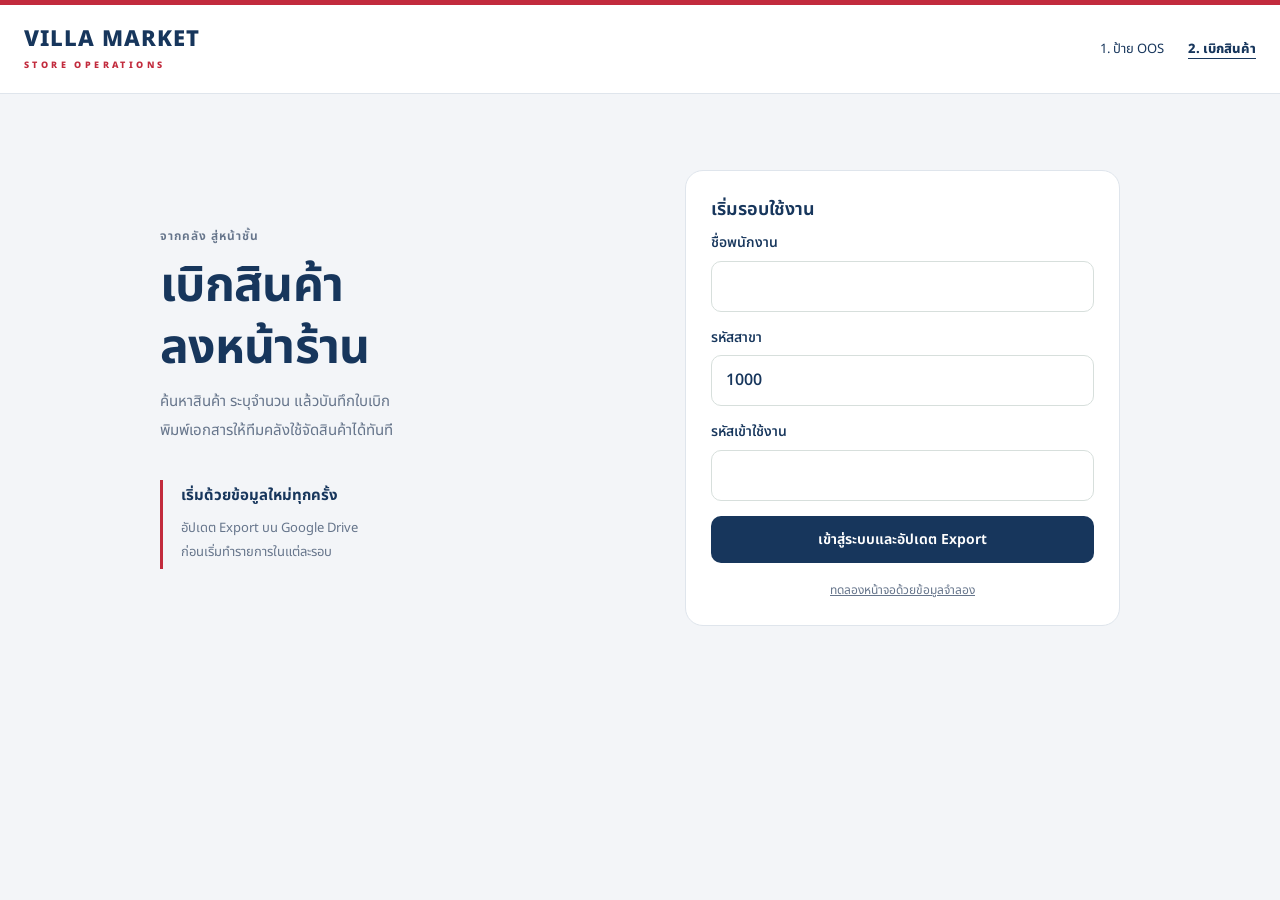
==== requisition.html @ 6b661c76 "Add files via upload" ====
<!doctype html>
<html lang="th">
<head>
  <meta charset="utf-8"><meta name="viewport" content="width=device-width,initial-scale=1"><meta name="theme-color" content="#17365c"><meta name="referrer" content="no-referrer">
  <title>Villa Market · เบิกสินค้าลงหน้าร้าน</title>
  <link rel="stylesheet" href="styles.css"><link rel="stylesheet" href="requisition.css">
  <script src="config.js" defer></script><script src="export-gate.js" defer></script><script src="requisition-demo.js" defer></script><script src="requisition.js" defer></script>
</head>
<body class="rq-body">
  <div id="rq-demo" class="demo-banner" hidden>ข้อมูลจำลองสำหรับทดลองหน้าจอ · ไม่บันทึก Google Sheets และไม่ใช่ใบเบิกจริง</div>
  <header class="rq-topbar"><a href="requisition.html" class="villa-wordmark">VILLA MARKET<span>STORE OPERATIONS</span></a><nav aria-label="เมนูหลัก"><a href="index.html">1. ป้าย OOS</a><a href="requisition.html" aria-current="page">2. เบิกสินค้า</a><button id="rq-logout" class="text-btn" hidden>ออกจากระบบ</button></nav></header>
  <main class="rq-main">
    <section id="rq-login" class="rq-login-grid"><div><span class="eyebrow">จากคลัง สู่หน้าชั้น</span><h1>เบิกสินค้า<br>ลงหน้าร้าน</h1><p>ค้นหาสินค้า ระบุจำนวน แล้วบันทึกใบเบิก<br>พิมพ์เอกสารให้ทีมคลังใช้จัดสินค้าได้ทันที</p><div class="rq-rule"><b>เริ่มด้วยข้อมูลใหม่ทุกครั้ง</b><p>อัปเดต Export บน Google Drive<br>ก่อนเริ่มทำรายการในแต่ละรอบ</p></div></div>
      <form id="rq-login-form" class="panel rq-panel"><h2>เริ่มรอบใช้งาน</h2><label>ชื่อพนักงาน<input id="rq-actor" required maxlength="80" autocomplete="name"></label><label>รหัสสาขา<input id="rq-branch" required value="1000" maxlength="30"></label><label>รหัสเข้าใช้งาน<input id="rq-key" type="password" required autocomplete="current-password"></label><p class="form-error" id="rq-login-error" role="alert"></p><button class="btn primary full">เข้าสู่ระบบและอัปเดต Export</button><a class="demo-link" href="?demo=1">ทดลองหน้าจอด้วยข้อมูลจำลอง</a></form>
    </section>
    <section id="rq-work" hidden>
      <div class="rq-heading"><div><span id="rq-user" class="eyebrow"></span><h1>เบิกสินค้าลงหน้าร้าน</h1><p>สแกน · ระบุจำนวน · บันทึกและพิมพ์ใบเบิก</p></div><button id="rq-new-round" class="btn secondary">อัปเดต Export / เริ่มรอบใหม่</button></div>
      <div class="rq-source" role="status"><span class="rq-dot"></span><div><strong id="rq-source-time">ยังไม่ได้ตรวจ Export</strong><small id="rq-source-detail"></small></div></div>
      <div class="rq-tabs" role="group" aria-label="เลือกหน้างาน"><button id="rq-tab-new" class="active">สร้างใบเบิก</button><button id="rq-tab-history">ประวัติ / พิมพ์ใบเบิก</button></div>
      <div id="rq-new-view" class="rq-grid">
        <section class="panel rq-panel"><div class="rq-section-heading"><span class="rq-step">01</span><div><h2>เลือกรายการสินค้า</h2><p class="small muted">คงเหลือ Z คือยอดทั้งร้าน ต้องตรวจของในคลังก่อนจัด</p></div></div>
          <form id="rq-search-form"><div class="rq-search-controls"><label>ค้นหาจาก<select id="rq-lookup-type"><option value="barcode">บาร์โค้ด</option><option value="sku">รหัสสินค้า E</option><option value="name">ชื่อสินค้า</option></select></label><label class="rq-grow">ชื่อสินค้า / รหัส / บาร์โค้ด<input id="rq-query" required maxlength="120" autocomplete="off" placeholder="คงเลข 0 นำหน้าไว้ครบ"></label></div><div class="rq-inline"><button class="btn primary" id="rq-search-btn">ค้นหาสินค้า</button><button type="button" id="rq-camera-btn" class="btn secondary">เปิดกล้องสแกน</button></div></form>
          <div id="rq-camera-box" hidden><div id="rq-camera-reader"></div><button id="rq-camera-stop" class="text-btn">ปิดกล้อง</button></div>
          <div id="rq-name-results" class="rq-name-results" aria-live="polite"></div><p id="rq-search-error" class="form-error" role="alert"></p><p id="rq-demo-hint" class="small muted" hidden>ลองรหัสสินค้า 0030033, 0181279 หรือ 0258362</p>
          <div id="rq-search-empty" class="rq-placeholder"><span>▥</span><p>สแกนสินค้าจากหน้าร้าน<br>หรือค้นด้วยชื่อ / รหัสสินค้าใน Export</p></div>
          <form id="rq-item-form" hidden><div id="rq-product" class="rq-product"></div><div class="two-fields"><label>จำนวนเบิก<input id="rq-qty" type="number" required min="0.001" max="100000" step="0.001" value="1"></label><label>หน่วยตามรหัสสินค้านี้<input id="rq-unit" required maxlength="30" placeholder="เช่น ชิ้น / แพ็ก / กก."></label></div><label>Section / ตำแหน่งที่จะเติม<input id="rq-section" required maxlength="80" placeholder="เช่น A5 หรือ Section 16"></label><label>สาเหตุ<select id="rq-reason"><option>หน้าชั้นหมด</option><option>ใกล้หมด</option><option>เติมตามรอบ</option></select></label><label>หมายเหตุ<input id="rq-note" maxlength="300" placeholder="เช่น ป้ายเก็บอยู่ในซอง Section"></label><label class="check-row"><input id="rq-unit-confirm" type="checkbox" required><span>ตรวจสินค้าและหน่วยตรงกับรหัส E แล้ว ไม่รวมจำนวนชิ้นกับแพ็ก</span></label><button id="rq-add-btn" class="btn primary full">+ เพิ่มลงใบเบิก</button></form>
        </section>
        <section class="panel rq-panel rq-cart-panel"><div class="rq-section-heading"><span class="rq-step">02</span><div><h2>รายการเบิก <span id="rq-count" class="rq-count">0</span></h2><p class="small muted">สูงสุด 40 รายการต่อใบ · ตรวจจำนวนก่อนบันทึก</p></div></div><div id="rq-cart" aria-live="polite"></div><div class="rq-save-area"><p id="rq-save-error" class="form-error" role="alert"></p><button id="rq-save" class="btn primary full" disabled>บันทึกใบเบิกลง Google Sheets</button><p class="small muted">พิมพ์ได้เมื่อระบบยืนยันเลขที่ใบเบิกแล้ว<br>การเบิกภายในร้านไม่หักยอดสต๊อก Z ซ้ำ</p></div></section>
      </div>
      <section id="rq-history-view" class="panel rq-panel" hidden><div class="rq-heading"><div><h2>ประวัติใบเบิก</h2><p class="small muted">เปิดเอกสารเดิมเพื่อพิมพ์ซ้ำ หรือยืนยันการเติมสินค้า</p></div><button id="rq-history-refresh" class="btn secondary">อัปเดตรายการ</button></div><form id="rq-history-form" class="rq-inline"><input id="rq-history-query" maxlength="120" aria-label="ค้นหาใบเบิก" placeholder="เลขที่ใบเบิก / ผู้เบิก / สินค้า / Section"><button class="btn secondary">ค้นหา</button></form><p id="rq-history-error" class="form-error" role="alert"></p><div id="rq-history-list"></div></section>
      <p class="rq-footer">ข้อมูลสต๊อกอัปเดตด้วยไฟล์ Export · ตรวจสินค้าจริงก่อนจัดและเติมหน้าชั้น</p>
    </section>
  </main>
  <dialog id="rq-document-dialog" class="rq-document-dialog"><div class="dialog-heading"><div><span class="eyebrow">ใบเบิกที่บันทึกแล้ว</span><h2 id="rq-document-title"></h2></div><button class="icon-btn" id="rq-document-close" aria-label="ปิด">×</button></div><div id="rq-document-body"></div><div class="rq-inline"><button id="rq-print" class="btn primary">พิมพ์ / บันทึก PDF</button><button id="rq-finish-open" class="btn secondary">ยืนยันเติมครบ</button><button id="rq-cancel-open" class="text-btn">ยกเลิกใบเบิก</button></div><p id="rq-document-error" class="form-error" role="alert"></p></dialog>
  <dialog id="rq-finish-dialog"><div class="dialog-heading"><h2 id="rq-finish-title">ยืนยันเติมครบ</h2><button class="icon-btn" id="rq-finish-close" aria-label="ปิด">×</button></div><form id="rq-finish-form"><p id="rq-finish-help"></p><div id="rq-finish-checks"><label class="check-row"><input type="checkbox" id="rq-confirm-filled"><span>เติมครบตามจำนวนเบิกทุกบรรทัดแล้ว</span></label><label class="check-row"><input type="checkbox" id="rq-confirm-label"><span>ติดป้ายและตรวจราคาตรงกับสินค้าทุกบรรทัดแล้ว</span></label></div><label>หมายเหตุ / เหตุผลยกเลิก<input id="rq-finish-note" maxlength="300"></label><p id="rq-finish-error" class="form-error" role="alert"></p><button class="btn primary full">บันทึกผล</button></form></dialog>
  <section id="rq-print-sheet" class="rq-print-sheet" aria-hidden="true"></section>
</body></html>
---- styles.css ----
@font-face{font-family:Thai;src:url('fonts/NotoSansThai.ttf') format('truetype');font-weight:100 900;font-display:swap}
:root{--ink:#172d32;--muted:#718184;--bg:#f5f6f3;--line:#e3e8e5;--accent:#d8f4a1;--green:#3b6b37;--amber:#ad7a1a;--red:#ac4f45;--radius:18px}
*{box-sizing:border-box}body{margin:0;font-family:Thai,'Noto Sans Thai',Tahoma,Arial,sans-serif;background:var(--bg);color:var(--ink);font-size:15px;line-height:1.55}button,input{font:inherit}button,a,input{-webkit-tap-highlight-color:transparent}button{cursor:pointer}button:disabled{cursor:wait;opacity:.58}button:focus-visible,a:focus-visible,input:focus-visible,summary:focus-visible{outline:3px solid #91b954;outline-offset:3px}button{color:inherit}a{color:inherit}h1,h2,h3,p{margin-top:0}h1{font-size:30px;letter-spacing:-.7px;line-height:1.4;margin-bottom:8px}h2{font-size:18px;font-weight:650;margin-bottom:8px}h3{font-size:15px}p{margin-bottom:14px}input{border:1px solid #d7dfdc;border-radius:10px;padding:12px 14px;background:white;color:var(--ink);width:100%;min-width:0;font-size:16px}input::placeholder{color:#899592}label{display:block;font-size:14px;font-weight:550;margin-bottom:15px}label input{margin-top:7px}label:has(input:required)::after{color:var(--red)}[hidden]{display:none!important}.muted{color:var(--muted)}.small{font-size:12px}.eyebrow{text-transform:uppercase;display:block;letter-spacing:1px;font-size:12px;font-weight:650;color:var(--muted);margin-bottom:10px}.panel{background:#fff;border:1px solid var(--line);border-radius:var(--radius)}.topbar{height:84px;border-bottom:1px solid var(--line);display:flex;align-items:center;justify-content:space-between;padding:0 36px;background:#fff}.brand{text-decoration:none;display:flex;align-items:center;gap:20px}.brand-mark{font-family:Arial,sans-serif;font-weight:800;font-size:44px;letter-spacing:-4px;line-height:1}.brand-mark span{display:inline-flex;align-items:center;justify-content:center;width:27px;height:27px;border-radius:50%;background:var(--accent);font-size:23px;letter-spacing:0;margin-left:8px;vertical-align:middle}.brand-caption{letter-spacing:2.5px;font-size:10px;font-weight:700;border-left:1px solid var(--line);padding-left:20px}.topbar-right{display:flex;align-items:center;gap:18px}.user-label{font-size:13px}.icon-btn{background:none;border:1px solid var(--line);border-radius:50%;width:38px;height:38px;font-size:22px;display:inline-flex;align-items:center;justify-content:center}.app-layout{display:grid;grid-template-columns:214px 1fr;max-width:1600px;margin:auto}.sidebar{padding:35px 20px 20px 24px;border-right:1px solid var(--line);min-height:calc(100vh - 84px);display:flex;flex-direction:column}.workspace-label{font-size:11px;color:var(--muted);padding:0 14px;margin-bottom:16px}.side-link{display:flex;align-items:center;gap:10px;border:0;background:none;text-align:left;font-size:14px;padding:13px 14px;border-radius:10px;margin-bottom:5px}.side-link.active{background:#e6ece6;font-weight:650}.side-link span{font-size:20px}.sidebar-guide{margin:90px 10px 30px;padding:0 5px;font-size:12px;color:var(--muted)}.sidebar-guide h3{color:var(--ink);margin:15px 0 8px}.guide-dot{display:block;width:27px;height:27px;border:6px solid #d7dfcd;border-radius:50%}.sidebar-footer{font-family:Arial,sans-serif;font-size:9px;letter-spacing:1px;margin-top:auto;color:var(--muted);display:flex;justify-content:space-between;padding:0 10px}.workspace{padding:35px 40px 26px;min-width:0;max-width:1300px}.page-heading{display:flex;align-items:center;justify-content:space-between;gap:20px}.page-heading p{color:var(--muted);font-size:13px}.btn{display:inline-flex;align-items:center;justify-content:center;gap:10px;padding:12px 20px;border:1px solid transparent;border-radius:10px;font-size:14px;font-weight:650;min-height:47px;white-space:nowrap;text-decoration:none}.primary{background:var(--ink);color:white}.primary:hover{background:#264248}.secondary{background:#fff;border-color:#dce2dd}.secondary:hover{background:#edf2e9}.full{width:100%}.text-btn{background:none;border:0;padding:10px 0;color:var(--green);font-size:13px;text-decoration:underline;text-underline-offset:4px}.health{font-size:12px;color:var(--muted);margin:8px 0 22px;display:flex;align-items:center;gap:8px;min-height:20px}.health::before{content:'';width:6px;height:6px;flex-shrink:0;border-radius:50%;background:#73936b}.health.warning{color:#876018}.health.warning::before{background:#b98823}.health.error{color:var(--red)}.health.error::before{background:var(--red)}.stats{display:grid;grid-template-columns:1.2fr 1fr 1fr;gap:16px;margin-bottom:24px}.stat{text-align:left;border:1px solid var(--line);border-radius:var(--radius);background:#fff;padding:19px 23px;color:var(--ink)}.stat-ready{background:var(--accent);border-color:#cae899}.stat-label{font-size:12px;display:flex;align-items:center;gap:8px}.stat-label i{height:7px;width:7px;border-radius:50%;background:#4c793b}.stat-label i.amber{background:#bf963c}.stat-label i.red{background:#bf6e60}.stat strong{display:block;font-family:Arial,sans-serif;font-size:46px;line-height:1.1;letter-spacing:-2px;margin:17px 0 15px;font-weight:500}.stat small{display:flex;justify-content:space-between;font-size:11px;color:#63726a}.stat-ready small{color:#436032}.stat small span{font-size:17px}.quick-actions{display:flex;align-items:center;justify-content:space-between;gap:18px;margin:0 0 30px;padding:7px 0}.quick-caption{display:flex;align-items:center;gap:15px}.quick-caption h2{font-size:15px;margin:0 0 3px}.quick-caption p{font-size:12px;color:var(--muted);margin:0}.scan-symbol{font-family:Arial,sans-serif;width:46px;height:46px;border:1px dashed #b3bfb7;border-radius:10px;display:flex;align-items:center;justify-content:center;font-size:31px}.action-buttons{display:flex;gap:10px}.records-panel{overflow:hidden}.list-heading{padding:23px 25px 12px;display:flex;align-items:center;justify-content:space-between;gap:10px}.list-heading h2{margin:0;font-size:17px}.list-heading h2 span{font-weight:400;font-size:12px;color:var(--muted);padding-left:7px}.tabs{display:flex;gap:18px;padding:0 25px;border-bottom:1px solid var(--line);overflow-x:auto}.tabs button{background:none;border:0;white-space:nowrap;padding:13px 3px 12px;font-size:13px;color:var(--muted);border-bottom:2px solid transparent}.tabs button.selected{border-color:var(--ink);color:var(--ink);font-weight:650}.search-row{display:flex;gap:12px;padding:17px 25px}.search-label{display:flex;align-items:center;gap:10px;flex:1;margin:0;border:1px solid var(--line);border-radius:9px;padding:0 12px;color:var(--muted)}.search-label span{font-size:23px}.search-label input{border:0;padding:10px 0;margin:0;font-size:13px;outline-offset:1px}.search-row>input{width:150px;font-size:13px;border-color:var(--line)}.table-labels{display:grid;grid-template-columns:1fr 95px 158px;padding:10px 25px;font-size:11px;color:var(--muted);background:#fafbf9;border-top:1px solid var(--line);border-bottom:1px solid var(--line)}.table-labels span:nth-child(2){text-align:center}.table-labels span:last-child{text-align:right}.record{display:grid;grid-template-columns:1fr 95px 158px;gap:0;align-items:center;padding:21px 25px;border-bottom:1px solid #eef0ed}.record:last-child{border-bottom:0}.record-main{display:flex;gap:15px;min-width:0}.record-icon{flex-shrink:0;width:43px;height:47px;border:1px solid #e2e8df;border-radius:9px;background:#f3f6f0;display:flex;align-items:center;justify-content:center}.record-icon svg{width:23px;height:23px;stroke:#8b9e80;fill:none;stroke-width:1.3}.record h3{font-size:14px;margin:0 0 4px;font-weight:600;word-break:break-word}.record-sub{font-size:11px;color:var(--muted);display:flex;gap:9px;flex-wrap:wrap;align-items:center}.section-pill{display:inline-block;font-family:Arial,Thai,sans-serif;font-size:10px;background:#edf0ec;color:#51634e;border-radius:4px;padding:3px 6px}.record-meta{font-size:10px;color:#84908b;margin-top:7px}.record-stock{text-align:center;font-size:23px;font-family:Arial,sans-serif;font-weight:500}.record-stock small{display:block;font-family:Thai,Tahoma,sans-serif;font-size:10px;color:var(--muted);font-weight:400}.record-action{text-align:right}.badge{display:inline-block;border-radius:5px;padding:3px 8px;font-size:10px;background:#f2f3ef;color:#6b7467}.badge.ready{background:#eaf4df;color:#466937}.badge.waiting{background:#fbf1d8;color:#886314}.badge.review{background:#fbe9e4;color:#a25646}.record-action button{display:block;margin:7px 0 0 auto;border:0;background:none;text-decoration:underline;text-underline-offset:4px;font-size:12px;padding:3px 0}.list-footer{padding:12px 25px;display:flex;justify-content:space-between;align-items:center;border-top:1px solid var(--line);min-height:44px}.bottom-note{display:flex;justify-content:space-between;gap:12px;font-size:10px;color:var(--muted);margin-top:22px}.empty{padding:38px 20px;text-align:center;color:var(--muted);font-size:13px}.empty strong{display:block;color:var(--ink);font-size:17px;margin:10px 0}.empty .empty-icon{font-size:35px}.demo-banner{background:#ede8d7;color:#675a32;font-size:11px;text-align:center;padding:7px}.login-wrap{display:grid;grid-template-columns:1fr 420px;gap:60px;max-width:1050px;margin:80px auto;padding:0 30px;align-items:center}.login-intro h1{font-size:43px;line-height:1.45;margin-bottom:18px}.login-intro>p{color:var(--muted);font-size:15px}.login-form{padding:32px}.login-form h2{font-size:24px;margin-bottom:24px}.demo-link{display:block;text-align:center;margin-top:18px;color:var(--muted);font-size:12px}.shelf-art{position:relative;display:flex;align-items:flex-end;gap:14px;width:330px;max-width:90%;height:140px;margin-top:35px;border-bottom:8px solid #c7d7b9}.shelf-art span{display:block;background:#d8e8c4;height:84px;width:60px;border-radius:8px 8px 0 0;position:relative}.shelf-art span:nth-child(2){height:115px;background:#b5caa2}.shelf-art span:nth-child(4){height:95px;background:#a3b794}.shelf-art span:before{content:'';position:absolute;top:45%;height:18px;background:#f7faf2;left:10px;right:10px}.shelf-art .missing{background:none;border:1px dashed #9bae91;border-bottom:0;display:flex;align-items:center;justify-content:center;font:13px Arial;color:#71866b}.shelf-art .missing:before{display:none}.shelf-art i{position:absolute;width:27px;height:17px;background:var(--ink);bottom:-18px;left:169px;transform:rotate(-12deg);border-radius:2px}.notice{background:#faf1da;color:#795d21;border-radius:9px;padding:12px;font-size:12px}.form-error{font-size:13px;color:#aa4438;white-space:pre-wrap;margin:12px 0;min-height:0}.form-error:empty{display:none}dialog{border:1px solid var(--line);border-radius:22px;width:540px;max-width:calc(100% - 24px);padding:28px;max-height:92vh;overflow:auto;color:var(--ink);box-shadow:0 20px 100px #162e3240}dialog::backdrop{background:#11232777;backdrop-filter:blur(3px)}.dialog-heading{display:flex;justify-content:space-between;align-items:flex-start;margin-bottom:20px;gap:15px}.dialog-heading h2{font-size:22px;margin:0}.dialog-heading .eyebrow{margin-bottom:5px}.input-action{display:flex;gap:8px;align-items:center}.input-action input{margin:7px 0 0}.input-action button{margin-top:7px}.camera-btn{margin:0 0 12px;background:#edf2e7;border:1px dashed #c8d5bd}.product-preview{padding:17px;background:#f2f5ef;border-radius:12px;margin:16px 0}.product-preview h3{font-size:17px;margin:0 0 8px}.product-preview p{font-size:12px;color:var(--muted);margin:5px 0}.product-preview strong{color:var(--ink)}.two-fields{display:grid;grid-template-columns:.7fr 1.3fr;gap:12px}.check-row{display:flex;gap:12px;align-items:flex-start;font-size:14px;font-weight:400;background:#fafbf9;border:1px solid var(--line);border-radius:10px;padding:14px;margin:15px 0}.check-row input{width:20px;height:20px;flex-shrink:0;accent-color:var(--ink);margin:0}.check-row span{flex:1}details{margin-top:22px;border-top:1px solid var(--line);padding-top:18px}summary{cursor:pointer;color:var(--muted);font-size:13px}details form{margin-top:15px}.toast{position:fixed;bottom:25px;left:50%;transform:translateX(-50%);background:var(--ink);color:#fff;border-radius:12px;padding:14px 23px;box-shadow:0 6px 30px #172d3230;max-width:calc(100% - 30px);width:max-content;font-size:14px;z-index:10}.toast.error{background:#873f36}#camera-box{border:1px solid var(--line);border-radius:10px;overflow:hidden}#camera-box .text-btn{display:block;margin:auto}.existing-actions{display:flex;gap:12px}
@media(min-width:1450px){.workspace{padding-left:55px;padding-right:55px}.stats{gap:22px}.stat{padding:22px 28px}}
@media(max-width:1100px){.app-layout{grid-template-columns:175px 1fr}.sidebar{padding-left:12px;padding-right:12px}.workspace{padding:28px 25px}.quick-actions{align-items:flex-start;flex-direction:column}.action-buttons{align-self:stretch}.action-buttons .btn{flex:1}.bottom-note{flex-direction:column;gap:3px}.page-heading .btn{font-size:12px;padding:10px 13px}.stats{gap:10px}.stat{padding:17px}.record,.table-labels{grid-template-columns:1fr 64px 120px}.record-icon{display:none}.brand-caption{display:none}}
@media(max-width:760px){.topbar{height:68px;padding:0 20px}.brand-mark{font-size:37px}.brand-mark span{width:23px;height:23px;font-size:20px}.user-label{font-size:11px}.topbar-right{gap:10px}.app-layout{display:block}.sidebar{display:none}.workspace{padding:24px 17px}.page-heading{align-items:flex-start;gap:8px}.page-heading h1{font-size:26px}.page-heading p{font-size:11px;max-width:220px}.page-heading .eyebrow{font-size:10px;margin-bottom:6px}.page-heading>.btn{font-size:0;padding:5px;width:38px;min-height:38px;margin-top:4px}.page-heading>.btn span{font-size:22px}.health{font-size:10px;margin:6px 0 17px}.stats{grid-template-columns:1.15fr 1fr 1fr;gap:8px;margin-bottom:20px}.stat{padding:13px 11px;border-radius:13px}.stat strong{font-size:34px;margin:14px 0 10px}.stat-label{font-size:10px;gap:5px;line-height:1.5;white-space:normal}.stat-label i{width:5px;height:5px;flex-shrink:0}.stat small{font-size:9px;line-height:1.5;min-height:27px}.stat small span{display:none}.quick-actions{gap:15px;margin-bottom:23px}.quick-caption h2{font-size:14px}.quick-caption p{font-size:11px}.scan-symbol{height:40px;width:40px;font-size:27px}.action-buttons{gap:8px}.action-buttons .btn{font-size:12px;padding:10px 9px}.list-heading{padding:19px 16px 10px}.list-heading h2{font-size:16px}.list-heading .small{font-size:10px}.tabs{padding:0 14px;gap:14px}.tabs button{font-size:11px;padding:12px 0}.search-row{padding:14px;gap:8px}.search-row>input{width:105px;font-size:11px;padding:10px 9px}.search-label{padding:0 9px;gap:6px}.search-label input{font-size:12px}.table-labels{display:none}.record{padding:17px 15px;grid-template-columns:1fr 54px;gap:8px 0;position:relative}.record h3{font-size:13px;padding-right:8px}.record-sub{font-size:10px;gap:7px}.record-meta{font-size:9px}.record-stock{font-size:23px}.record-action{grid-column:1/-1;display:flex;align-items:center;justify-content:space-between;text-align:left;margin-top:3px}.record-action button{margin:0;padding:5px 0;font-size:11px;min-height:30px}.badge{font-size:9px}.list-footer{padding:10px 15px}.bottom-note{font-size:9px;margin-top:17px}.login-wrap{display:block;padding:0 20px;margin:35px auto;max-width:450px}.login-intro h1{font-size:30px}.login-intro>p,.shelf-art{display:none}.login-intro{margin-bottom:25px}.login-form{padding:24px}.login-form h2{font-size:22px}.login-intro .eyebrow{font-size:11px}dialog{padding:23px 20px;border-radius:18px;max-height:94vh}.dialog-heading h2{font-size:20px}.two-fields{grid-template-columns:1fr}.demo-banner{font-size:10px}.toast{font-size:12px;bottom:18px}.product-preview h3{font-size:15px}.check-row{font-size:13px}}

.export-gate>p{white-space:pre-line;font-size:13px}.export-gate>a{margin:6px 0 18px}

@media(max-width:760px){.topbar-right .user-label{display:none}.topbar-right .text-btn{font-size:11px}.topbar-right{gap:9px}}

.record-action .oos-requisition-btn{display:block;color:#17365c;font-weight:700;margin-top:8px}.topbar-right a[aria-current],.rq-topbar a[aria-current]{font-weight:800;text-decoration:underline;text-underline-offset:5px}
@media(max-width:760px){.record-action{flex-wrap:wrap;gap:8px}.record-action .oos-requisition-btn{margin:0}.topbar{padding:0 12px}.brand-caption{display:none}}
---- requisition.css ----
:root{--ink:#17365c;--muted:#66758b;--bg:#f3f5f8;--line:#dfe5ec;--red:#c22b3d;--accent:#17365c}
.rq-body{color:var(--ink)}.rq-body .primary{background:#17365c;color:white}.rq-body button:focus-visible,.rq-body a:focus-visible,.rq-body input:focus-visible,.rq-body select:focus-visible{outline-color:#c22b3d}.rq-topbar{background:#fff;border-top:5px solid var(--red);border-bottom:1px solid var(--line);display:flex;justify-content:space-between;align-items:center;padding:22px max(24px,calc((100vw - 1280px)/2));gap:20px}.villa-wordmark{text-decoration:none;font-size:22px;font-weight:850;letter-spacing:1px;line-height:1.2}.villa-wordmark span{display:block;font-size:9px;color:var(--red);letter-spacing:3.4px;margin-top:7px}.rq-topbar nav{display:flex;gap:24px;align-items:center;font-size:13px}.rq-topbar nav a{text-decoration:none}.rq-main{max-width:1330px;margin:auto;padding:36px 26px}.rq-heading{display:flex;align-items:center;justify-content:space-between;gap:20px;margin-bottom:22px}.rq-heading h1{font-size:32px}.rq-heading p{color:var(--muted);margin:0}.rq-source{display:flex;gap:12px;align-items:center;background:#e8eef5;border:1px solid #d5dfeb;border-radius:12px;padding:14px 18px;margin:20px 0}.rq-source small{display:block;color:var(--muted);font-size:12px;margin-top:3px}.rq-dot{width:9px;height:9px;border-radius:50%;background:#237044;flex-shrink:0}.rq-tabs{display:flex;gap:24px;border-bottom:1px solid var(--line);margin:24px 0}.rq-tabs button{border:0;border-bottom:3px solid transparent;background:none;padding:12px 0;font-size:16px;font-weight:600}.rq-tabs button.active{border-bottom-color:var(--red)}.rq-grid{display:grid;grid-template-columns:minmax(0,1fr) minmax(0,1fr);gap:24px;align-items:start}.rq-panel{padding:25px}.rq-section-heading{display:flex;gap:12px;align-items:flex-start;margin-bottom:22px}.rq-section-heading h2{margin-bottom:5px}.rq-section-heading p{margin:0}.rq-step{color:#bd2436;background:#faedf0;border-radius:9px;padding:7px 10px;font-size:13px;font-weight:750}.rq-search-controls{display:flex;gap:12px}.rq-search-controls>label:first-child{width:140px}.rq-grow{flex:1;min-width:0}select{font:inherit;width:100%;padding:12px 10px;margin-top:7px;border:1px solid #d7dfdc;border-radius:10px;background:white;color:var(--ink);min-height:49px}.rq-inline{display:flex;flex-wrap:wrap;gap:10px;align-items:center}.rq-inline>input{flex:1;min-width:160px}.rq-inline .btn{min-height:45px}.rq-placeholder{text-align:center;padding:50px 10px;color:var(--muted);font-size:14px}.rq-placeholder>span{font-size:40px;color:#b2bdca}.rq-product{padding:18px;border-radius:12px;background:#f1f5fa;margin:22px 0}.rq-product h3{font-size:18px;margin-bottom:8px}.rq-product p{font-size:12px;margin:4px 0}.rq-stock{display:flex;justify-content:space-between;gap:16px;align-items:end;margin:15px 0 5px}.rq-stock strong{font-size:32px}.rq-stock span{font-size:12px}.rq-warning{padding:12px;margin:12px 0;background:#fff6df;border:1px solid #e9d399;color:#796124;border-radius:8px;font-size:12px}.rq-count{font-size:12px;background:#e8eef5;border-radius:15px;padding:3px 8px;margin-left:6px}.rq-cart-item{border-top:1px solid var(--line);padding:18px 0}.rq-cart-item h3{margin:0 0 5px;line-height:1.55}.rq-cart-item p{font-size:12px;color:var(--muted);margin:3px 0}.rq-cart-item .rq-inline{justify-content:space-between;margin-top:10px}.rq-cart-item strong{font-size:18px}.rq-cart-item button{font-size:12px}.rq-save-area{border-top:1px solid var(--line);padding-top:20px;margin-top:15px}.rq-save-area>p:last-child{text-align:center;margin:12px 0 0;line-height:1.7}.rq-footer{text-align:center;font-size:12px;color:var(--muted);margin:30px 0 0}.rq-login-grid{display:grid;grid-template-columns:1fr 1fr;max-width:960px;margin:40px auto;gap:90px;align-items:center}.rq-login-grid h1{font-size:48px;line-height:1.3}.rq-login-grid p{color:var(--muted);line-height:1.9}.rq-rule{border-left:3px solid var(--red);padding:4px 0 4px 18px;margin-top:35px}.rq-rule p{font-size:13px;margin:8px 0 0}.rq-history-card{padding:20px 0;border-bottom:1px solid var(--line);display:flex;align-items:center;justify-content:space-between;gap:14px}.rq-history-card h3{margin:0 0 7px}.rq-history-card p{font-size:12px;color:var(--muted);margin:4px 0}.rq-badge{display:inline-block;padding:3px 9px;border-radius:20px;font-size:11px;background:#fff1d2;color:#805819;margin-left:8px}.rq-badge.done{color:#276840;background:#e5f2e9}.rq-badge.cancel{color:#a23141;background:#fae8eb}.rq-document-dialog{width:1000px}.rq-document-dialog h2{font-size:20px;overflow-wrap:anywhere}.rq-doc-meta{font-size:13px;color:var(--muted);line-height:1.9}.rq-table-wrap{overflow:auto;margin:18px 0 24px}.rq-table{border-collapse:collapse;width:100%;font-size:12px;color:#263e5c}.rq-table th{text-align:left;background:#eef2f7}.rq-table th,.rq-table td{padding:12px 8px;border-bottom:1px solid var(--line);vertical-align:top}.rq-table .number{text-align:right}.rq-table small{display:block;color:var(--muted);font-size:10px}.rq-print-sheet{display:none}.export-gate>p{white-space:pre-line;font-size:13px}.export-gate>a{margin:6px 0 18px}.export-gate .primary{background:#17365c;color:#fff}#rq-camera-box{margin:15px 0;border:1px solid var(--line);border-radius:10px;padding:10px}
@media(max-width:760px){.rq-topbar{padding:17px 18px}.villa-wordmark{font-size:18px}.rq-topbar nav{gap:13px;font-size:11px}.rq-main{padding:25px 16px}.rq-grid{grid-template-columns:1fr}.rq-heading{display:block}.rq-heading h1{font-size:27px}.rq-heading>.btn{margin-top:16px;width:100%;font-size:13px}.rq-source{align-items:flex-start;padding:12px}.rq-source strong{font-size:12px}.rq-source small{font-size:10px;line-height:1.7}.rq-dot{margin-top:5px}.rq-panel{padding:20px}.rq-login-grid{display:block;margin:10px auto;max-width:430px}.rq-login-grid h1{font-size:35px}.rq-login-grid>div{margin-bottom:28px}.rq-login-grid>div>p{font-size:13px}.rq-rule{margin-top:20px}.rq-tabs{gap:20px}.rq-tabs button{font-size:13px}.rq-history-card{display:block}.rq-history-card button{margin-top:10px}.rq-search-controls{gap:9px}.rq-search-controls>label:first-child{width:113px}.rq-search-controls input,.rq-search-controls select{font-size:14px;padding-left:8px;padding-right:8px}.rq-document-dialog{padding:20px 14px}.rq-document-dialog h2{font-size:16px}.rq-table-wrap{font-size:11px}.rq-body .two-fields{grid-template-columns:1fr 1fr}.rq-table{min-width:610px}}
@page{size:A4 portrait;margin:12mm}
@media print{html,body{background:white!important;color:#111!important;margin:0!important;padding:0!important}body>*{display:none!important}body>.rq-print-sheet{display:block!important;font-family:Thai,Tahoma,Arial,sans-serif;color:#111;font-size:10pt}.rq-print-sheet h1{font-size:20pt;margin:0 0 5mm}.rq-print-sheet h2{font-size:12pt}.rq-print-sheet .print-brand{font-weight:800;font-size:15pt;border-top:2mm solid #17365c;padding-top:3mm}.rq-print-sheet .print-meta{display:grid;grid-template-columns:1fr 1fr;gap:2mm;font-size:9pt;margin:4mm 0}.rq-print-sheet table{width:100%;border-collapse:collapse;font-size:8.5pt;table-layout:fixed;margin:4mm 0}.rq-print-sheet th,.rq-print-sheet td{border:0.2mm solid #888;padding:2.3mm 1.5mm;vertical-align:top;overflow-wrap:anywhere}.rq-print-sheet th{background:#eee!important}.rq-print-sheet thead{display:table-header-group}.rq-print-sheet tr{break-inside:avoid}.rq-print-sheet thead tr:last-child th:nth-child(1){width:6%}.rq-print-sheet thead tr:last-child th:nth-child(2){width:19%}.rq-print-sheet thead tr:last-child th:nth-child(3){width:27%}.rq-print-sheet thead tr:last-child th:nth-child(4){width:11%}.rq-print-sheet thead tr:last-child th:nth-child(5){width:10%}.rq-print-sheet thead tr:last-child th:nth-child(6){width:9%}.rq-print-sheet thead tr:last-child th:nth-child(7),.rq-print-sheet thead tr:last-child th:nth-child(8){width:9%}.rq-print-sheet small{display:block;font-size:7.5pt}.print-signatures{display:grid;grid-template-columns:repeat(3,1fr);gap:6mm;margin-top:12mm;break-inside:avoid;text-align:center}.print-signatures p{border-top:0.2mm solid #888;padding-top:3mm;font-size:9pt}.print-note{font-size:8pt;line-height:1.7}.print-status{font-weight:bold;font-size:11pt}.print-demo{color:#b02020;font-weight:bold;font-size:14pt}}

@media print{.print-note,.print-signatures p{white-space:pre-line}}

@media print{.rq-print-sheet .print-repeat-id{width:auto;text-align:left;font-size:8pt;font-weight:500;background:white!important}.rq-print-sheet table{width:calc(100% - 1px)}}

@media print{.print-footer{break-inside:avoid}}

.rq-name-results{display:grid;gap:8px;margin:14px 0}.rq-name-results button{text-align:left;white-space:normal;width:100%;line-height:1.6}.rq-name-results small{display:block;color:#607185}.rq-topbar nav{flex-wrap:wrap}
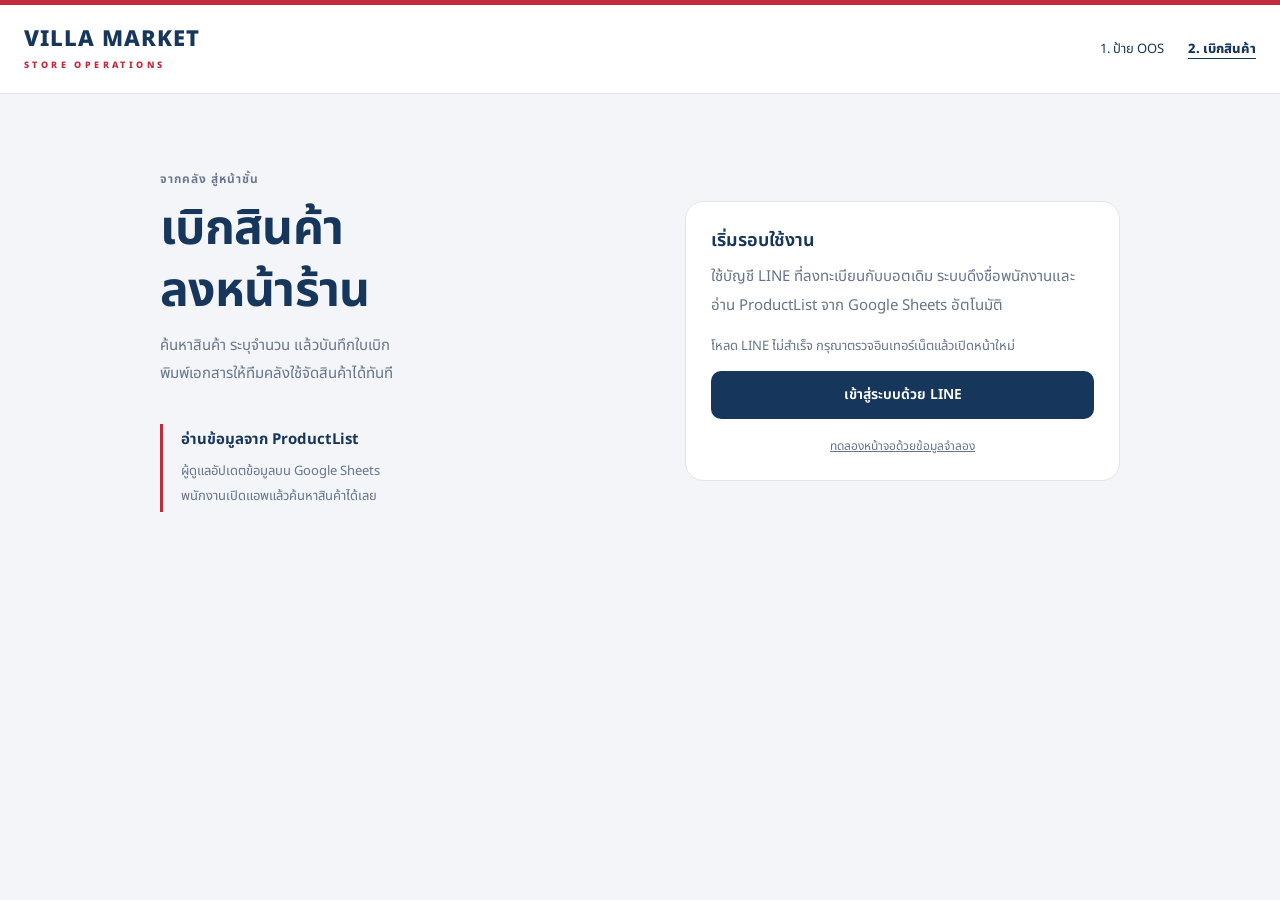
==== commit 46bb88f6: "Add files via upload" ====
--- a/requisition.html
+++ b/requisition.html
@@ -4,31 +4,31 @@
   <meta charset="utf-8"><meta name="viewport" content="width=device-width,initial-scale=1"><meta name="theme-color" content="#17365c"><meta name="referrer" content="no-referrer">
   <title>Villa Market · เบิกสินค้าลงหน้าร้าน</title>
   <link rel="stylesheet" href="styles.css"><link rel="stylesheet" href="requisition.css">
-  <script src="config.js" defer></script><script src="export-gate.js" defer></script><script src="requisition-demo.js" defer></script><script src="requisition.js" defer></script>
+  <script src="config.js" defer></script><script src="https://static.line-scdn.net/liff/edge/2/sdk.js" defer></script><script src="line-auth.js" defer></script><script src="export-gate.js" defer></script><script src="requisition-demo.js" defer></script><script src="requisition.js" defer></script>
 </head>
 <body class="rq-body">
   <div id="rq-demo" class="demo-banner" hidden>ข้อมูลจำลองสำหรับทดลองหน้าจอ · ไม่บันทึก Google Sheets และไม่ใช่ใบเบิกจริง</div>
   <header class="rq-topbar"><a href="requisition.html" class="villa-wordmark">VILLA MARKET<span>STORE OPERATIONS</span></a><nav aria-label="เมนูหลัก"><a href="index.html">1. ป้าย OOS</a><a href="requisition.html" aria-current="page">2. เบิกสินค้า</a><button id="rq-logout" class="text-btn" hidden>ออกจากระบบ</button></nav></header>
   <main class="rq-main">
-    <section id="rq-login" class="rq-login-grid"><div><span class="eyebrow">จากคลัง สู่หน้าชั้น</span><h1>เบิกสินค้า<br>ลงหน้าร้าน</h1><p>ค้นหาสินค้า ระบุจำนวน แล้วบันทึกใบเบิก<br>พิมพ์เอกสารให้ทีมคลังใช้จัดสินค้าได้ทันที</p><div class="rq-rule"><b>เริ่มด้วยข้อมูลใหม่ทุกครั้ง</b><p>อัปเดต Export บน Google Drive<br>ก่อนเริ่มทำรายการในแต่ละรอบ</p></div></div>
-      <form id="rq-login-form" class="panel rq-panel"><h2>เริ่มรอบใช้งาน</h2><label>ชื่อพนักงาน<input id="rq-actor" required maxlength="80" autocomplete="name"></label><label>รหัสสาขา<input id="rq-branch" required value="1000" maxlength="30"></label><label>รหัสเข้าใช้งาน<input id="rq-key" type="password" required autocomplete="current-password"></label><p class="form-error" id="rq-login-error" role="alert"></p><button class="btn primary full">เข้าสู่ระบบและอัปเดต Export</button><a class="demo-link" href="?demo=1">ทดลองหน้าจอด้วยข้อมูลจำลอง</a></form>
+    <section id="rq-login" class="rq-login-grid"><div><span class="eyebrow">จากคลัง สู่หน้าชั้น</span><h1>เบิกสินค้า<br>ลงหน้าร้าน</h1><p>ค้นหาสินค้า ระบุจำนวน แล้วบันทึกใบเบิก<br>พิมพ์เอกสารให้ทีมคลังใช้จัดสินค้าได้ทันที</p><div class="rq-rule"><b>อ่านข้อมูลจาก ProductList</b><p>ผู้ดูแลอัปเดตข้อมูลบน Google Sheets<br>พนักงานเปิดแอพแล้วค้นหาสินค้าได้เลย</p></div></div>
+      <form id="rq-login-form" class="panel rq-panel"><h2>เริ่มรอบใช้งาน</h2><p>ใช้บัญชี LINE ที่ลงทะเบียนกับบอตเดิม ระบบดึงชื่อพนักงานและอ่าน ProductList จาก Google Sheets อัตโนมัติ</p><p class="form-error" id="rq-login-error" role="alert"></p><button class="btn primary full">เข้าสู่ระบบด้วย LINE</button><a class="demo-link" href="?demo=1">ทดลองหน้าจอด้วยข้อมูลจำลอง</a></form>
     </section>
     <section id="rq-work" hidden>
-      <div class="rq-heading"><div><span id="rq-user" class="eyebrow"></span><h1>เบิกสินค้าลงหน้าร้าน</h1><p>สแกน · ระบุจำนวน · บันทึกและพิมพ์ใบเบิก</p></div><button id="rq-new-round" class="btn secondary">อัปเดต Export / เริ่มรอบใหม่</button></div>
-      <div class="rq-source" role="status"><span class="rq-dot"></span><div><strong id="rq-source-time">ยังไม่ได้ตรวจ Export</strong><small id="rq-source-detail"></small></div></div>
+      <div class="rq-heading"><div><span id="rq-user" class="eyebrow"></span><h1>เบิกสินค้าลงหน้าร้าน</h1><p>สแกน · ระบุจำนวน · บันทึกและพิมพ์ใบเบิก</p></div><button id="rq-new-round" class="btn secondary">โหลด ProductList ล่าสุด</button></div>
+      <div class="rq-source" role="status"><span class="rq-dot"></span><div><strong id="rq-source-time">กำลังอ่าน ProductList</strong><small id="rq-source-detail"></small></div></div>
       <div class="rq-tabs" role="group" aria-label="เลือกหน้างาน"><button id="rq-tab-new" class="active">สร้างใบเบิก</button><button id="rq-tab-history">ประวัติ / พิมพ์ใบเบิก</button></div>
       <div id="rq-new-view" class="rq-grid">
         <section class="panel rq-panel"><div class="rq-section-heading"><span class="rq-step">01</span><div><h2>เลือกรายการสินค้า</h2><p class="small muted">คงเหลือ Z คือยอดทั้งร้าน ต้องตรวจของในคลังก่อนจัด</p></div></div>
           <form id="rq-search-form"><div class="rq-search-controls"><label>ค้นหาจาก<select id="rq-lookup-type"><option value="barcode">บาร์โค้ด</option><option value="sku">รหัสสินค้า E</option><option value="name">ชื่อสินค้า</option></select></label><label class="rq-grow">ชื่อสินค้า / รหัส / บาร์โค้ด<input id="rq-query" required maxlength="120" autocomplete="off" placeholder="คงเลข 0 นำหน้าไว้ครบ"></label></div><div class="rq-inline"><button class="btn primary" id="rq-search-btn">ค้นหาสินค้า</button><button type="button" id="rq-camera-btn" class="btn secondary">เปิดกล้องสแกน</button></div></form>
           <div id="rq-camera-box" hidden><div id="rq-camera-reader"></div><button id="rq-camera-stop" class="text-btn">ปิดกล้อง</button></div>
           <div id="rq-name-results" class="rq-name-results" aria-live="polite"></div><p id="rq-search-error" class="form-error" role="alert"></p><p id="rq-demo-hint" class="small muted" hidden>ลองรหัสสินค้า 0030033, 0181279 หรือ 0258362</p>
-          <div id="rq-search-empty" class="rq-placeholder"><span>▥</span><p>สแกนสินค้าจากหน้าร้าน<br>หรือค้นด้วยชื่อ / รหัสสินค้าใน Export</p></div>
+          <div id="rq-search-empty" class="rq-placeholder"><span>▥</span><p>สแกนสินค้าจากหน้าร้าน<br>หรือค้นด้วยชื่อ / รหัสสินค้าใน ProductList</p></div>
           <form id="rq-item-form" hidden><div id="rq-product" class="rq-product"></div><div class="two-fields"><label>จำนวนเบิก<input id="rq-qty" type="number" required min="0.001" max="100000" step="0.001" value="1"></label><label>หน่วยตามรหัสสินค้านี้<input id="rq-unit" required maxlength="30" placeholder="เช่น ชิ้น / แพ็ก / กก."></label></div><label>Section / ตำแหน่งที่จะเติม<input id="rq-section" required maxlength="80" placeholder="เช่น A5 หรือ Section 16"></label><label>สาเหตุ<select id="rq-reason"><option>หน้าชั้นหมด</option><option>ใกล้หมด</option><option>เติมตามรอบ</option></select></label><label>หมายเหตุ<input id="rq-note" maxlength="300" placeholder="เช่น ป้ายเก็บอยู่ในซอง Section"></label><label class="check-row"><input id="rq-unit-confirm" type="checkbox" required><span>ตรวจสินค้าและหน่วยตรงกับรหัส E แล้ว ไม่รวมจำนวนชิ้นกับแพ็ก</span></label><button id="rq-add-btn" class="btn primary full">+ เพิ่มลงใบเบิก</button></form>
         </section>
         <section class="panel rq-panel rq-cart-panel"><div class="rq-section-heading"><span class="rq-step">02</span><div><h2>รายการเบิก <span id="rq-count" class="rq-count">0</span></h2><p class="small muted">สูงสุด 40 รายการต่อใบ · ตรวจจำนวนก่อนบันทึก</p></div></div><div id="rq-cart" aria-live="polite"></div><div class="rq-save-area"><p id="rq-save-error" class="form-error" role="alert"></p><button id="rq-save" class="btn primary full" disabled>บันทึกใบเบิกลง Google Sheets</button><p class="small muted">พิมพ์ได้เมื่อระบบยืนยันเลขที่ใบเบิกแล้ว<br>การเบิกภายในร้านไม่หักยอดสต๊อก Z ซ้ำ</p></div></section>
       </div>
       <section id="rq-history-view" class="panel rq-panel" hidden><div class="rq-heading"><div><h2>ประวัติใบเบิก</h2><p class="small muted">เปิดเอกสารเดิมเพื่อพิมพ์ซ้ำ หรือยืนยันการเติมสินค้า</p></div><button id="rq-history-refresh" class="btn secondary">อัปเดตรายการ</button></div><form id="rq-history-form" class="rq-inline"><input id="rq-history-query" maxlength="120" aria-label="ค้นหาใบเบิก" placeholder="เลขที่ใบเบิก / ผู้เบิก / สินค้า / Section"><button class="btn secondary">ค้นหา</button></form><p id="rq-history-error" class="form-error" role="alert"></p><div id="rq-history-list"></div></section>
-      <p class="rq-footer">ข้อมูลสต๊อกอัปเดตด้วยไฟล์ Export · ตรวจสินค้าจริงก่อนจัดและเติมหน้าชั้น</p>
+      <p class="rq-footer">ข้อมูลสต๊อกอ่านจาก ProductList บน Google Sheets · ตรวจสินค้าจริงก่อนจัดและเติมหน้าชั้น</p>
     </section>
   </main>
   <dialog id="rq-document-dialog" class="rq-document-dialog"><div class="dialog-heading"><div><span class="eyebrow">ใบเบิกที่บันทึกแล้ว</span><h2 id="rq-document-title"></h2></div><button class="icon-btn" id="rq-document-close" aria-label="ปิด">×</button></div><div id="rq-document-body"></div><div class="rq-inline"><button id="rq-print" class="btn primary">พิมพ์ / บันทึก PDF</button><button id="rq-finish-open" class="btn secondary">ยืนยันเติมครบ</button><button id="rq-cancel-open" class="text-btn">ยกเลิกใบเบิก</button></div><p id="rq-document-error" class="form-error" role="alert"></p></dialog>
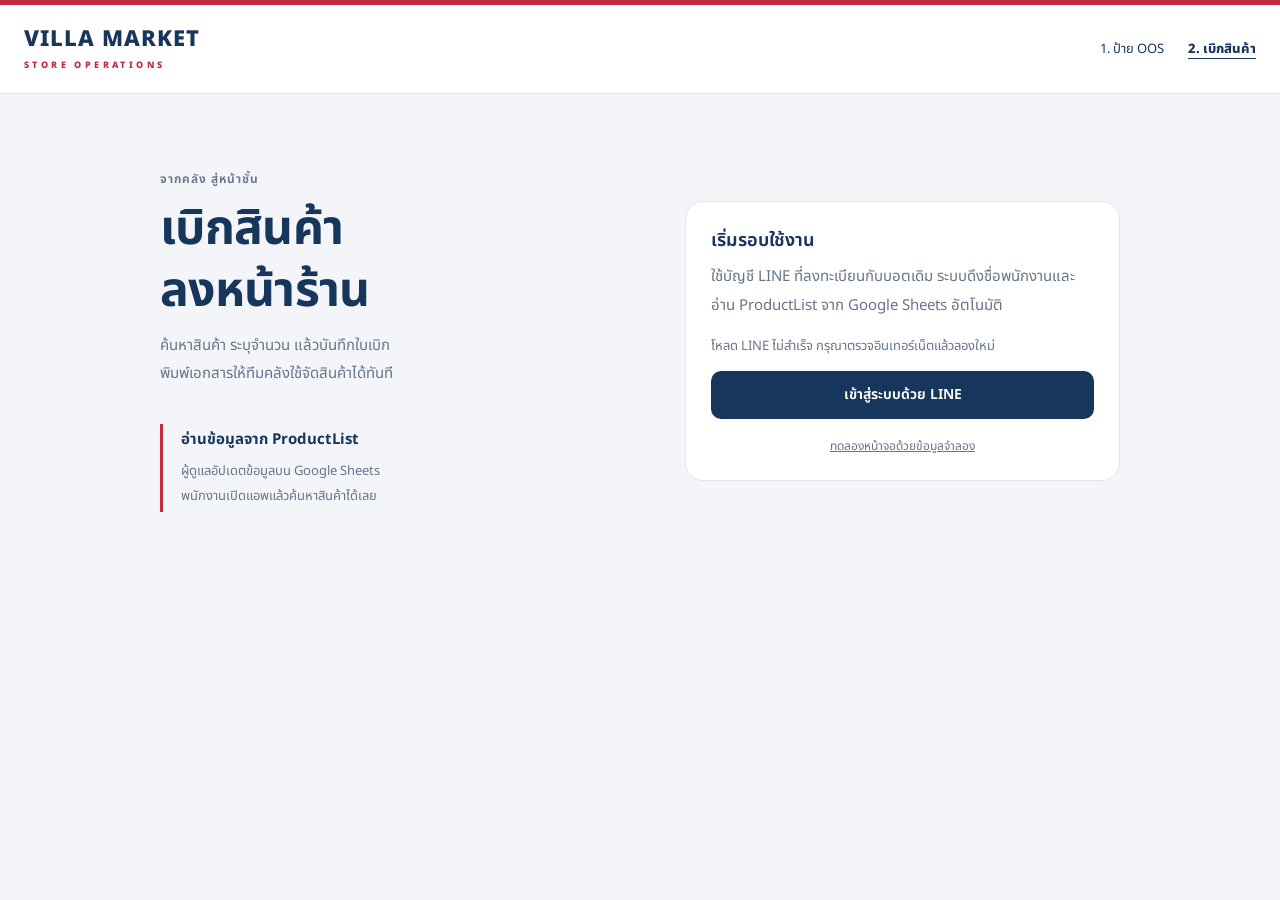
==== commit 1772a686: "Add files via upload" ====
--- a/requisition.html
+++ b/requisition.html
@@ -3,8 +3,8 @@
 <head>
   <meta charset="utf-8"><meta name="viewport" content="width=device-width,initial-scale=1"><meta name="theme-color" content="#17365c"><meta name="referrer" content="no-referrer">
   <title>Villa Market · เบิกสินค้าลงหน้าร้าน</title>
-  <link rel="stylesheet" href="styles.css"><link rel="stylesheet" href="requisition.css">
-  <script src="config.js" defer></script><script src="https://static.line-scdn.net/liff/edge/2/sdk.js" defer></script><script src="line-auth.js" defer></script><script src="export-gate.js" defer></script><script src="requisition-demo.js" defer></script><script src="requisition.js" defer></script>
+  <link rel="stylesheet" href="styles.css?v=20261009-session1"><link rel="stylesheet" href="camera.css?v=20261009-session1"><link rel="stylesheet" href="requisition.css">
+  <script src="config.js" defer></script><script src="line-auth.js?v=20261009-session1" defer></script><script src="export-gate.js?v=20261009-session1" defer></script><script src="requisition-demo.js" defer></script><script src="barcode-camera.js?v=20261009-session1" defer></script><script src="requisition.js?v=20261009-session1" defer></script>
 </head>
 <body class="rq-body">
   <div id="rq-demo" class="demo-banner" hidden>ข้อมูลจำลองสำหรับทดลองหน้าจอ · ไม่บันทึก Google Sheets และไม่ใช่ใบเบิกจริง</div>
@@ -19,8 +19,13 @@
       <div class="rq-tabs" role="group" aria-label="เลือกหน้างาน"><button id="rq-tab-new" class="active">สร้างใบเบิก</button><button id="rq-tab-history">ประวัติ / พิมพ์ใบเบิก</button></div>
       <div id="rq-new-view" class="rq-grid">
         <section class="panel rq-panel"><div class="rq-section-heading"><span class="rq-step">01</span><div><h2>เลือกรายการสินค้า</h2><p class="small muted">คงเหลือ Z คือยอดทั้งร้าน ต้องตรวจของในคลังก่อนจัด</p></div></div>
-          <form id="rq-search-form"><div class="rq-search-controls"><label>ค้นหาจาก<select id="rq-lookup-type"><option value="barcode">บาร์โค้ด</option><option value="sku">รหัสสินค้า E</option><option value="name">ชื่อสินค้า</option></select></label><label class="rq-grow">ชื่อสินค้า / รหัส / บาร์โค้ด<input id="rq-query" required maxlength="120" autocomplete="off" placeholder="คงเลข 0 นำหน้าไว้ครบ"></label></div><div class="rq-inline"><button class="btn primary" id="rq-search-btn">ค้นหาสินค้า</button><button type="button" id="rq-camera-btn" class="btn secondary">เปิดกล้องสแกน</button></div></form>
-          <div id="rq-camera-box" hidden><div id="rq-camera-reader"></div><button id="rq-camera-stop" class="text-btn">ปิดกล้อง</button></div>
+          <form id="rq-search-form"><div class="rq-search-controls"><label>ค้นหาจาก<select id="rq-lookup-type"><option value="barcode">บาร์โค้ด</option><option value="sku">รหัสสินค้า E</option><option value="name">ชื่อสินค้า</option></select></label><label class="rq-grow">ชื่อสินค้า / รหัส / บาร์โค้ด<input id="rq-query" required maxlength="120" autocomplete="off" placeholder="พิมพ์ชื่อ รหัส หรือเปิดกล้องสแกน"></label></div><div class="rq-inline"><button class="btn primary" id="rq-search-btn">ค้นหาสินค้า</button><button type="button" id="rq-camera-btn" class="btn secondary">เปิดกล้องสแกน</button></div></form>
+          <div id="rq-camera-box" class="barcode-camera" hidden><div class="camera-view"><div id="rq-camera-reader" class="camera-reader"></div><div class="camera-guide" aria-hidden="true"></div></div><div class="camera-controls">
+      <label data-camera-choice hidden>เลือกกล้อง <select data-camera-select aria-label="เลือกกล้องที่ภาพคมชัด"></select></label>
+      <label data-camera-zoom-label hidden><span class="camera-zoom-head">ซูม <output data-camera-zoom-value>1.0×</output></span><input data-camera-zoom type="range" aria-label="ซูมกล้อง"></label>
+      <div class="camera-buttons"><button type="button" class="btn secondary" data-camera-focus hidden>โฟกัสใหม่</button><button type="button" class="btn secondary" data-camera-torch aria-pressed="false" hidden>เปิดไฟฉาย</button></div>
+      <p class="camera-status" data-camera-status role="status" aria-live="polite"></p><p class="camera-hint" data-camera-hint></p>
+    </div><button type="button" class="text-btn" id="rq-camera-stop">ปิดกล้อง</button></div>
           <div id="rq-name-results" class="rq-name-results" aria-live="polite"></div><p id="rq-search-error" class="form-error" role="alert"></p><p id="rq-demo-hint" class="small muted" hidden>ลองรหัสสินค้า 0030033, 0181279 หรือ 0258362</p>
           <div id="rq-search-empty" class="rq-placeholder"><span>▥</span><p>สแกนสินค้าจากหน้าร้าน<br>หรือค้นด้วยชื่อ / รหัสสินค้าใน ProductList</p></div>
           <form id="rq-item-form" hidden><div id="rq-product" class="rq-product"></div><div class="two-fields"><label>จำนวนเบิก<input id="rq-qty" type="number" required min="0.001" max="100000" step="0.001" value="1"></label><label>หน่วยตามรหัสสินค้านี้<input id="rq-unit" required maxlength="30" placeholder="เช่น ชิ้น / แพ็ก / กก."></label></div><label>Section / ตำแหน่งที่จะเติม<input id="rq-section" required maxlength="80" placeholder="เช่น A5 หรือ Section 16"></label><label>สาเหตุ<select id="rq-reason"><option>หน้าชั้นหมด</option><option>ใกล้หมด</option><option>เติมตามรอบ</option></select></label><label>หมายเหตุ<input id="rq-note" maxlength="300" placeholder="เช่น ป้ายเก็บอยู่ในซอง Section"></label><label class="check-row"><input id="rq-unit-confirm" type="checkbox" required><span>ตรวจสินค้าและหน่วยตรงกับรหัส E แล้ว ไม่รวมจำนวนชิ้นกับแพ็ก</span></label><button id="rq-add-btn" class="btn primary full">+ เพิ่มลงใบเบิก</button></form>
--- a/styles.css
+++ b/styles.css
@@ -6,6 +6,7 @@
 @media(max-width:760px){.topbar{height:68px;padding:0 20px}.brand-mark{font-size:37px}.brand-mark span{width:23px;height:23px;font-size:20px}.user-label{font-size:11px}.topbar-right{gap:10px}.app-layout{display:block}.sidebar{display:none}.workspace{padding:24px 17px}.page-heading{align-items:flex-start;gap:8px}.page-heading h1{font-size:26px}.page-heading p{font-size:11px;max-width:220px}.page-heading .eyebrow{font-size:10px;margin-bottom:6px}.page-heading>.btn{font-size:0;padding:5px;width:38px;min-height:38px;margin-top:4px}.page-heading>.btn span{font-size:22px}.health{font-size:10px;margin:6px 0 17px}.stats{grid-template-columns:1.15fr 1fr 1fr;gap:8px;margin-bottom:20px}.stat{padding:13px 11px;border-radius:13px}.stat strong{font-size:34px;margin:14px 0 10px}.stat-label{font-size:10px;gap:5px;line-height:1.5;white-space:normal}.stat-label i{width:5px;height:5px;flex-shrink:0}.stat small{font-size:9px;line-height:1.5;min-height:27px}.stat small span{display:none}.quick-actions{gap:15px;margin-bottom:23px}.quick-caption h2{font-size:14px}.quick-caption p{font-size:11px}.scan-symbol{height:40px;width:40px;font-size:27px}.action-buttons{gap:8px}.action-buttons .btn{font-size:12px;padding:10px 9px}.list-heading{padding:19px 16px 10px}.list-heading h2{font-size:16px}.list-heading .small{font-size:10px}.tabs{padding:0 14px;gap:14px}.tabs button{font-size:11px;padding:12px 0}.search-row{padding:14px;gap:8px}.search-row>input{width:105px;font-size:11px;padding:10px 9px}.search-label{padding:0 9px;gap:6px}.search-label input{font-size:12px}.table-labels{display:none}.record{padding:17px 15px;grid-template-columns:1fr 54px;gap:8px 0;position:relative}.record h3{font-size:13px;padding-right:8px}.record-sub{font-size:10px;gap:7px}.record-meta{font-size:9px}.record-stock{font-size:23px}.record-action{grid-column:1/-1;display:flex;align-items:center;justify-content:space-between;text-align:left;margin-top:3px}.record-action button{margin:0;padding:5px 0;font-size:11px;min-height:30px}.badge{font-size:9px}.list-footer{padding:10px 15px}.bottom-note{font-size:9px;margin-top:17px}.login-wrap{display:block;padding:0 20px;margin:35px auto;max-width:450px}.login-intro h1{font-size:30px}.login-intro>p,.shelf-art{display:none}.login-intro{margin-bottom:25px}.login-form{padding:24px}.login-form h2{font-size:22px}.login-intro .eyebrow{font-size:11px}dialog{padding:23px 20px;border-radius:18px;max-height:94vh}.dialog-heading h2{font-size:20px}.two-fields{grid-template-columns:1fr}.demo-banner{font-size:10px}.toast{font-size:12px;bottom:18px}.product-preview h3{font-size:15px}.check-row{font-size:13px}}
 
 .export-gate>p{white-space:pre-line;font-size:13px}.export-gate>a{margin:6px 0 18px}
+.placement-dialog{position:fixed;inset:0;margin:auto;height:fit-content;max-height:calc(100dvh - 32px)}
 
 @media(max-width:760px){.topbar-right .user-label{display:none}.topbar-right .text-btn{font-size:11px}.topbar-right{gap:9px}}
 
--- a/camera.css
+++ b/camera.css
@@ -0,0 +1,21 @@
+.barcode-camera{margin:14px 0;border:1px solid var(--line);border-radius:12px;overflow:hidden;background:#fff}
+.camera-view{position:relative;min-height:100px;background:#172d32}
+.camera-reader{width:100%}
+.camera-reader video{display:block;width:100%!important;height:auto!important;object-fit:contain}
+.camera-guide{position:absolute;inset:12% 5%;border:2px solid #ffffffb3;border-radius:8px;pointer-events:none;box-shadow:0 0 0 1px #172d3240}
+.camera-guide::after{content:'ให้เห็นบาร์โค้ดครบทั้งแถบ';position:absolute;left:0;right:0;top:0;padding:4px;text-align:center;color:#fff;background:#172d3299;font-size:11px}
+.camera-controls{padding:12px 14px}.camera-controls label{margin:0 0 10px;font-size:12px}.camera-controls select{font:inherit;width:100%;margin-top:5px;padding:9px;border:1px solid var(--line);border-radius:8px;background:#fff;min-height:44px}
+.camera-controls input[type=range]{display:block;width:100%;padding:0;min-height:40px;accent-color:var(--green);border:0;cursor:pointer;margin-top:0}
+.camera-zoom-head{display:flex;justify-content:space-between;align-items:center}.camera-zoom-head output{font-family:Arial,sans-serif;font-size:14px;font-weight:700}
+.camera-buttons{display:flex;flex-wrap:wrap;gap:8px}.camera-buttons .btn{flex:1;padding:9px 12px;font-size:13px;min-height:44px}.camera-controls .camera-status{font-size:12px;color:var(--green);margin:10px 0 4px}.camera-controls .camera-hint{font-size:12px;color:var(--muted);margin:0;line-height:1.7}
+#camera-box .text-btn,#rq-camera-box .text-btn{display:block;width:100%;margin:0;min-height:44px;border-top:1px solid var(--line)}
+#rq-camera-box.barcode-camera{padding:0}
+dialog.camera-dialog{position:fixed;inset:0;margin:auto;padding:0;width:540px;max-width:calc(100vw - 24px);max-height:calc(100vh - 24px);max-height:calc(100dvh - 24px);overflow:auto;border-radius:16px;overscroll-behavior:contain}
+.camera-dialog .barcode-camera{margin:0;border:0;border-radius:0}
+.camera-dialog .camera-view{height:300px;height:clamp(170px,40dvh,340px);min-height:0;overflow:hidden}
+.camera-dialog .camera-reader{height:100%}
+.camera-dialog .camera-reader video{height:100%!important;width:100%!important;object-fit:contain}
+.camera-dialog .camera-controls{padding:10px 14px}
+.camera-dialog .camera-controls label{margin-bottom:8px}
+.camera-dialog .camera-hint{font-size:11px;line-height:1.5}
+@media(max-height:600px){.camera-dialog .camera-view{height:35vh;height:35dvh}.camera-dialog .camera-controls{padding:7px 12px}.camera-dialog .camera-hint{display:none}}
